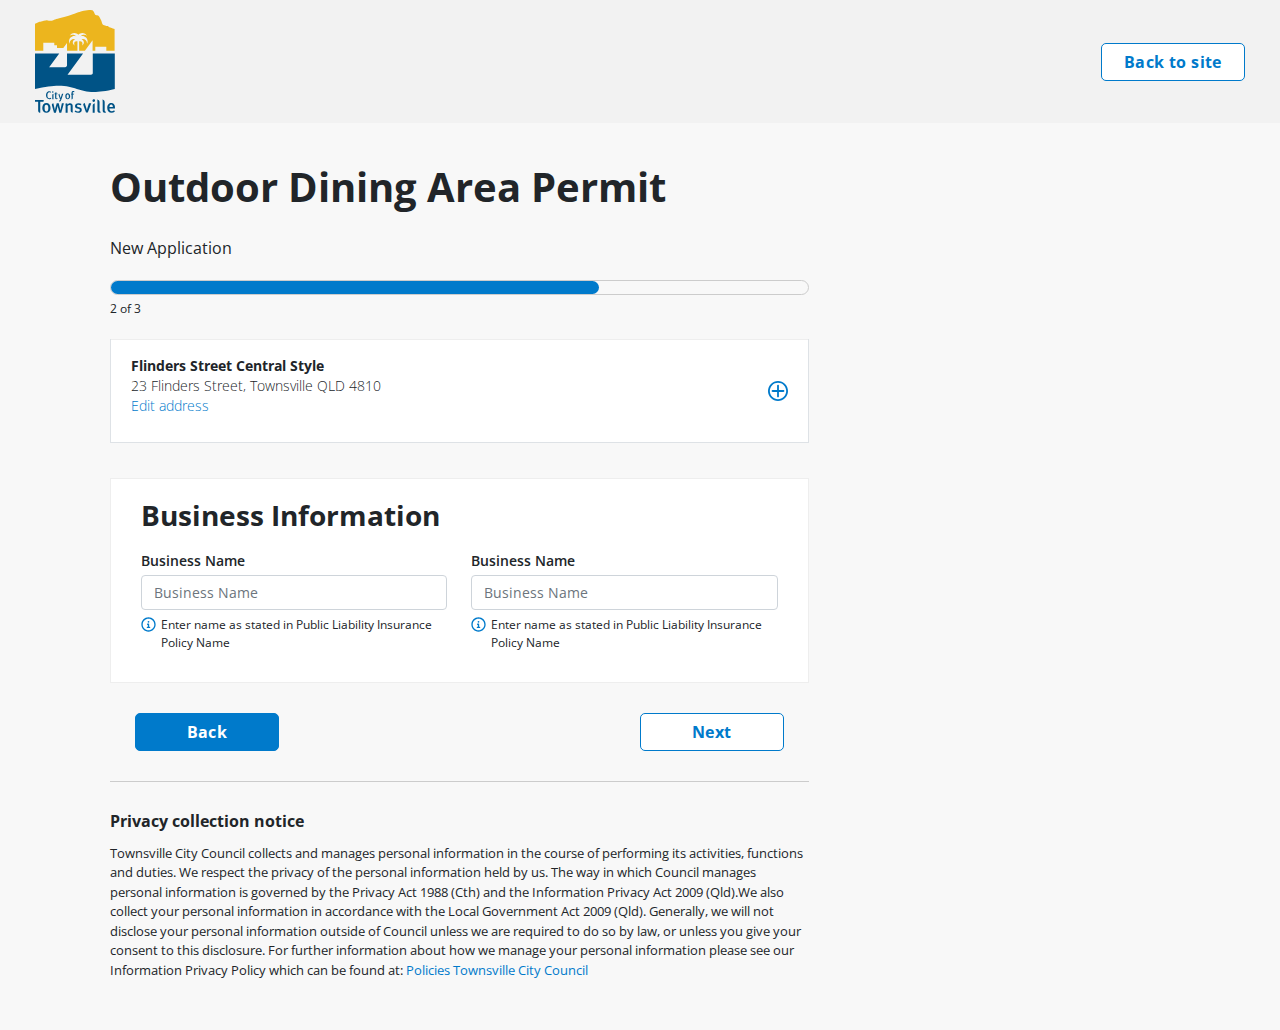
==== outdoorDiningAreaPermit.html @ 2b8b8907 "first commit" ====
<!DOCTYPE html>
<html lang="en">
<head>
    <title>City of Townsville | Outdoor Dining Area Permit</title>
    <meta charset="UTF-8">
    <meta http-equiv="X-UA-Compatible" content="IE=edge">
    <meta name="viewport" content="width=device-width, initial-scale=1.0">
</head>
<body>
    <!--======== Header =========-->
    <header>
        <div class="logo">
            <img src="assets/images/TCC logo.svg" alt="">
        </div>
        <button class="mainButton">Back to site</button>
    </header>
    <!--======== End Header =========-->

    <div class="mainWrapper commonSpacing">
        <div class="row">
            <!--======== Left Section =========-->
            <div class="col-lg-8 ">
                <h1 class="headingLargeXL">Outdoor Dining Area Permit</h1>
                <p class="">New Application</p>

                <!--======== Progress Bar ========-->
                <div class="progressWrapper">
                    <div class="progressBar"> 
                        <span class="progressBarFill" style="width: 70%;"></span>
                    </div>
                    <span class="count">2 of 3</span>
                </div>
                <!--======== End Progress Bar ========-->

                <!--======== Accordion ========-->
                <div class="accordion" id="regularAccordionRobots">
                    <div class="accordion-item"> 
                        <h2 class="accordion-header" id="regularHeadingSecond">
                        <button class="accordion-button collapsed" type="button" data-bs-toggle="collapse" data-bs-target="#regularCollapseSecond" aria-expanded="false" aria-controls="regularCollapseSecond">
                            <p> 
                                <span class="fw-bold">Flinders Street Central Style</span> <br/>  
                                <span>23 Flinders Street, Townsville QLD 4810</span><br/>   
                                <span><a href=""> Edit address </a></span>
                            </p>
                        </button>
                        </h2>
                        <div id="regularCollapseSecond" class="accordion-collapse collapse" aria-labelledby="regularHeadingSecond" data-bs-parent="#regularAccordionRobots">
                        <div class="accordion-body">
                            Throughout history, robots have both embraced and rejected the act of working with other robots in a collective. While science has shown that collective artificial intelligence helps both intellectual and technological development, it has also shown that some robots really want to just be and think by themselves. How do we harness the benefits of both while avoiding the downfall of each?
                        </div>
                        </div>
                    </div>
                </div>                      
                <!--======== End Accordion ========-->
                
                <!--========== Bussiness Information ==========-->
                <div class="BussinessWrapper">
                    <h3 class="headingLarge">Business Information</h3>
                    <form>
                        <div class="row">
                          <div class="col">
                            <div class="formGroup">
                                <label for="inputEmail4" class="form-label">Business Name</label>
                                <input type="text" class="form-control" placeholder="Business Name" name="email">
                                <p class="info">Enter name as stated in Public Liability Insurance Policy Name</p>
                            </div>
                          </div>
                          <div class="col">
                            <div class="formGroup">
                                <label for="inputEmail4" class="form-label">Business Name</label>
                                <input type="text" class="form-control" placeholder="Business Name" name="email">
                                <p class="info">Enter name as stated in Public Liability Insurance Policy Name</p>
                            </div>
                          </div>
                        </div>
                      </form>
                </div>
                <!--========== End Bussiness Information ==========-->
                
                <div class="buttonGroup flexEnd-btn">
                    <button class="mainButton fillButton"> Back </button>
                    
                    <button class="mainButton "> Next </button>
                </div>


                <div class="vLine"></div> <!-- Horizontal Line -->

                <h6 class="fw-bold">Privacy collection notice</h6>
                <p class="noteText pt-2">
                    Townsville City Council collects and manages personal information in the course of performing its activities, functions and duties. We
                    respect the privacy of the personal information held by us. The way in which Council manages personal information is governed by the
                    Privacy Act 1988 (Cth) and the Information Privacy Act 2009 (Qld).We also collect your personal information in accordance with the Local
                    Government Act 2009 (Qld).
                    
                    Generally, we will not disclose your personal information outside of Council unless we are required to do so by law, or unless you give
                    your consent to this disclosure. For further information about how we manage your personal information please see our Information
                    Privacy Policy which can be found at: <a href="#!"> Policies Townsville City Council</a>
                </p>

            </div>
            <!--======== End Left Section =========-->
        </div>
    </div>
        <!------ Bootstrap CDN ------->
        <link rel="stylesheet" href="assets/css/bootstrap.min.css">
        <script src="assets/js/bootstrap.bundle.min.js"></script>
        <!------ main css ------->
        <link rel="stylesheet" href="assets/css/style.css">
</body>
</html>
---- assets/css/style.css ----
@import url("https://fonts.googleapis.com/css2?family=Open+Sans:wght@400;700&display=swap");
body {
  background-color: #F8F8F8;
  font-family: "Open Sans", sans-serif;
}

a {
  text-decoration: none;
  color: #007ACB;
}

h1, h2, h3, h4, h5, h6 {
  margin-bottom: 5px;
}

p {
  margin-bottom: 0px;
}
p:last-child {
  margin-bottom: 10px;
}

.headingLargeXL {
  font-size: 40px;
  font-weight: 700;
  margin-bottom: 25px;
}
@media (max-width: 480px) {
  .headingLargeXL {
    font-size: 30px;
  }
}

.headingLarge {
  font-size: 28px;
  font-weight: 700;
  margin-bottom: 15px;
}
@media (max-width: 480px) {
  .headingLarge {
    font-size: 20px;
  }
}

.headingMedium {
  font-size: 20px;
  font-weight: 700;
  margin-bottom: 15px;
}

.headingSmall {
  font-size: 18px;
  font-weight: 700;
  margin-bottom: 5px;
}

.smallText {
  font-size: 14px;
}

.noteText {
  font-size: 13px;
}

.mainButton {
  min-width: 144px;
  padding: 6px 12px;
  background-color: #FFF;
  color: #007ACB;
  border: 1px solid #007ACB;
  border-radius: 5px;
  font-weight: 700;
  transition: 0.5s all;
  letter-spacing: 0.4px;
}
@media (max-width: 480px) {
  .mainButton {
    min-width: 115px;
  }
}
.mainButton:hover {
  background-color: #007ACB;
  color: #FFF;
}

.fillButton {
  background-color: #007ACB;
  color: #FFF;
}
.fillButton:hover {
  background-color: #FFF;
  color: #007ACB;
}

.vLine {
  border-top: 1px solid #CCC;
  margin: 30px 0px;
}

.commonSpacing {
  padding: 40px 110px;
}
@media (max-width: 480px) {
  .commonSpacing {
    padding: 30px 15px 100px;
  }
}

header {
  display: flex;
  justify-content: space-between;
  align-items: center;
  padding: 10px 35px;
  background-color: #F2F2F2;
}
@media (max-width: 480px) {
  header {
    padding: 10px 15px;
  }
}
header .logo img {
  width: 80px;
}

.buttonGroup.flexEnd-btn {
  display: flex;
  justify-content: space-between;
  padding: 0px 25px;
}

.mainWrapper .alertBox {
  border-left: 3px solid #EEB603;
  padding: 20px 25px;
  background-color: #FFF;
  margin-bottom: 20px;
}
.mainWrapper .alertBox.large .largeIcon {
  position: relative;
}
.mainWrapper .alertBox.large .largeIcon::after {
  content: "";
  position: absolute;
  top: 0;
  right: 0;
  left: 0;
  bottom: 0;
  background-color: #FFF;
  width: 80px;
  height: 80px;
  background-position: center;
  background-repeat: no-repeat;
  background-size: cover;
}
@media (max-width: 480px) {
  .mainWrapper .alertBox.large .largeIcon::after {
    width: 35px;
    height: 35px;
  }
}
.mainWrapper .alertBox.large .largeIcon.location::after {
  background-image: url("data:image/svg+xml,%3Csvg width='35' height='35' viewBox='0 0 35 35' fill='none' xmlns='http://www.w3.org/2000/svg'%3E%3Ccircle cx='17.5' cy='17.5' r='16' stroke='%23EEB603' stroke-width='3'/%3E%3Cpath d='M17 8V17.5L23.5 12.5' stroke='%23EEB603' stroke-width='3' stroke-linecap='round' stroke-linejoin='round'/%3E%3C/svg%3E");
}
.mainWrapper .alertBox.large .copy {
  padding-left: 100px;
}
@media (max-width: 480px) {
  .mainWrapper .alertBox.large .copy {
    padding-left: 60px;
  }
}
.mainWrapper .alertBox .smallIcon {
  position: relative;
}
.mainWrapper .alertBox .smallIcon::after {
  content: "";
  position: absolute;
  top: 0;
  right: 0;
  left: 0;
  bottom: 0;
  background-color: #FFF;
  width: 50px;
  height: 50px;
  background-position: center;
  background-repeat: no-repeat;
  background-size: cover;
}
@media (max-width: 480px) {
  .mainWrapper .alertBox .smallIcon::after {
    width: 35px;
    height: 35px;
  }
}
.mainWrapper .alertBox .smallIcon.clock::after {
  background-image: url("data:image/svg+xml,%3Csvg width='35' height='35' viewBox='0 0 35 35' fill='none' xmlns='http://www.w3.org/2000/svg'%3E%3Ccircle cx='17.5' cy='17.5' r='16' stroke='%23EEB603' stroke-width='3'/%3E%3Cpath d='M17 8V17.5L23.5 12.5' stroke='%23EEB603' stroke-width='3' stroke-linecap='round' stroke-linejoin='round'/%3E%3C/svg%3E");
}
.mainWrapper .alertBox .copy {
  padding-left: 70px;
}
@media (max-width: 480px) {
  .mainWrapper .alertBox .copy {
    padding-left: 60px;
  }
}
.mainWrapper .alertBox .copy .smallText {
  margin-bottom: 15px;
}

.accordion {
  padding-bottom: 25px;
}
.accordion .accordion-item {
  margin-bottom: 10px;
}
.accordion .accordion-item:first-of-type {
  border-radius: 0px;
  border-top: 0;
}
.accordion .accordion-item:first-of-type .accordion-button {
  border-top-left-radius: 0px;
  border-top-right-radius: 0px;
}
.accordion .accordion-item:last-of-type {
  border-radius: 0px;
}
.accordion .accordion-item:last-of-type .accordion-button {
  border-bottom-right-radius: 0px;
  border-bottom-left-radius: 0px;
}
.accordion .accordion-item .accordion-button {
  border-top: 1px solid #eee;
  font-weight: 700;
  font-size: 18px;
  border-bottom: 0;
  box-shadow: none;
}
@media (max-width: 480px) {
  .accordion .accordion-item .accordion-button {
    font-size: 16px;
  }
}
.accordion .accordion-item .accordion-button p {
  font-size: 14px;
  font-weight: 200;
  line-height: 20px;
}
.accordion .accordion-item .accordion-button:after {
  background-image: url("data:image/svg+xml,%3Csvg fill='%23007ACB' height='64px' width='64px' version='1.1' id='Capa_1' xmlns='http://www.w3.org/2000/svg' xmlns:xlink='http://www.w3.org/1999/xlink' viewBox='0 0 330 330' xml:space='preserve'%3E%3Cg id='SVGRepo_bgCarrier' stroke-width='0'%3E%3C/g%3E%3Cg id='SVGRepo_tracerCarrier' stroke-linecap='round' stroke-linejoin='round'%3E%3C/g%3E%3Cg id='SVGRepo_iconCarrier'%3E%3Cg%3E%3Cpath d='M281.672,48.328C250.508,17.163,209.073,0,164.999,0C120.927,0,79.492,17.163,48.328,48.328 c-64.333,64.334-64.333,169.011,0,233.345C79.492,312.837,120.927,330,165,330c44.073,0,85.508-17.163,116.672-48.328 C346.005,217.339,346.005,112.661,281.672,48.328z M260.46,260.46C234.961,285.957,201.06,300,165,300 c-36.06,0-69.961-14.043-95.46-39.54c-52.636-52.637-52.636-138.282,0-190.919C95.039,44.042,128.94,30,164.999,30 c36.06,0,69.961,14.042,95.46,39.54C313.095,122.177,313.095,207.823,260.46,260.46z'%3E%3C/path%3E%3Cpath d='M254.999,150H180V75c0-8.284-6.716-15-15-15s-15,6.716-15,15v75H75c-8.284,0-15,6.716-15,15s6.716,15,15,15h75v75 c0,8.284,6.716,15,15,15s15-6.716,15-15v-75h74.999c8.284,0,15-6.716,15-15S263.284,150,254.999,150z'%3E%3C/path%3E%3C/g%3E%3C/g%3E%3C/svg%3E");
  transition: none;
}
.accordion .accordion-item .accordion-button:not(.collapsed) {
  background-color: #FFF;
  color: #000;
}
.accordion .accordion-item .accordion-button:not(.collapsed):after {
  background-image: url("data:image/svg+xml,%3Csvg fill='%23007ACB' height='200px' width='200px' version='1.1' id='Capa_1' xmlns='http://www.w3.org/2000/svg' xmlns:xlink='http://www.w3.org/1999/xlink' viewBox='0 0 330 330' xml:space='preserve'%3E%3Cg id='SVGRepo_bgCarrier' stroke-width='0'%3E%3C/g%3E%3Cg id='SVGRepo_tracerCarrier' stroke-linecap='round' stroke-linejoin='round'%3E%3C/g%3E%3Cg id='SVGRepo_iconCarrier'%3E%3Cg%3E%3Cpath d='M281.633,48.328C250.469,17.163,209.034,0,164.961,0C120.888,0,79.453,17.163,48.289,48.328 c-64.333,64.334-64.333,169.011,0,233.345C79.453,312.837,120.888,330,164.962,330c44.073,0,85.507-17.163,116.671-48.328 c31.165-31.164,48.328-72.599,48.328-116.672S312.798,79.492,281.633,48.328z M260.42,260.46 C234.922,285.957,201.021,300,164.962,300c-36.06,0-69.961-14.043-95.46-39.54c-52.636-52.637-52.636-138.282,0-190.919 C95,44.042,128.901,30,164.961,30s69.961,14.042,95.459,39.54c25.498,25.499,39.541,59.4,39.541,95.46 S285.918,234.961,260.42,260.46z'%3E%3C/path%3E%3Cpath d='M254.961,150H74.962c-8.284,0-15,6.716-15,15s6.716,15,15,15h179.999c8.284,0,15-6.716,15-15S263.245,150,254.961,150z'%3E%3C/path%3E%3C/g%3E%3C/g%3E%3C/svg%3E");
}
.accordion .accordion-item .accordion-button:focus {
  border-color: none;
  box-shadow: none;
}
.accordion .accordion-item .accordion-body {
  font-size: 14px;
  padding-top: 0px;
}

@media (max-width: 480px) {
  .leftSection .smallText {
    margin-bottom: 30px;
  }
}
@media (max-width: 480px) {
  .leftSection .vLine {
    display: none;
  }
}
@media (max-width: 480px) {
  .leftSection .buttonGroup {
    display: none;
  }
}

@media (max-width: 480px) {
  .rightSection .vLine {
    display: none;
  }
}
@media (max-width: 480px) {
  .rightSection .buttonGroup {
    position: fixed;
    bottom: 0px;
    z-index: 9;
    padding: 15px;
    background-color: #F2F2F2;
    width: 100%;
    display: flex;
    margin-left: -15px;
    justify-content: center;
    align-items: center;
    border-top: 1px solid #ccc;
  }
}
@media (max-width: 480px) {
  .rightSection .buttonGroup .mainButton {
    width: 100%;
  }
}

.progressWrapper {
  padding: 20px 0px;
}
.progressWrapper .progressBar {
  border: 1px solid #ccc;
  border-radius: 8px;
  height: 15px;
  display: flex;
}
.progressWrapper .progressBar .progressBarFill {
  background-color: #007ACB;
  border-radius: inherit;
  transition: 0.2s ease-in-out all;
}
.progressWrapper .count {
  font-size: 12px;
}

.BussinessWrapper {
  border: 1px solid #eee;
  min-height: 200px;
  padding: 20px 30px;
  background-color: #FFF;
  margin-bottom: 30px;
}
.BussinessWrapper .formGroup .form-label {
  font-size: 14px;
  font-weight: 600;
  margin-bottom: 4px;
}
.BussinessWrapper .formGroup .form-control {
  border-radius: 4px;
  color: #F2F2F2;
  font-size: 14px;
}
.BussinessWrapper .formGroup .info {
  font-size: 12px;
  padding-top: 6px;
  padding-left: 20px;
  position: relative;
}
.BussinessWrapper .formGroup .info::after {
  content: "";
  position: absolute;
  top: 7px;
  right: 0;
  left: 0;
  bottom: 0;
  height: 15px;
  width: 15px;
  background-image: url("data:image/svg+xml,%3Csvg width='14' height='14' viewBox='0 0 14 14' fill='none' xmlns='http://www.w3.org/2000/svg'%3E%3Cpath d='M6.99992 0.333252C3.31763 0.333252 0.333252 3.31763 0.333252 6.99992C0.333252 10.6822 3.31763 13.6666 6.99992 13.6666C10.6822 13.6666 13.6666 10.6822 13.6666 6.99992C13.6666 3.31763 10.6822 0.333252 6.99992 0.333252ZM6.99992 12.4166C4.01294 12.4166 1.58325 9.98664 1.58325 6.99992C1.58325 4.0132 4.01294 1.58325 6.99992 1.58325C9.9869 1.58325 12.4166 4.0132 12.4166 6.99992C12.4166 9.98664 9.9869 12.4166 6.99992 12.4166ZM8.04159 9.08325H7.62492V6.79159C7.62492 6.44784 7.34627 6.16659 6.99992 6.16659H6.16659C5.82284 6.16659 5.54159 6.44784 5.54159 6.79159C5.54159 7.13534 5.82284 7.41659 6.16659 7.41659H6.37492V9.08325H5.95825C5.6145 9.08325 5.33325 9.3645 5.33325 9.70825C5.33325 10.052 5.6145 10.3333 5.95825 10.3333H8.04159C8.38664 10.3333 8.66659 10.0533 8.66659 9.70825C8.66659 9.3632 8.38794 9.08325 8.04159 9.08325ZM6.99992 5.33325C7.46008 5.33325 7.83325 4.96007 7.83325 4.49992C7.83325 4.03976 7.46008 3.66659 6.99992 3.66659C6.53976 3.66659 6.16659 4.03898 6.16659 4.49992C6.16659 4.96086 6.53898 5.33325 6.99992 5.33325Z' fill='%23007ACB'/%3E%3C/svg%3E");
  background-position: center;
  background-repeat: no-repeat;
  background-size: cover;
}

/*# sourceMappingURL=style.css.map */
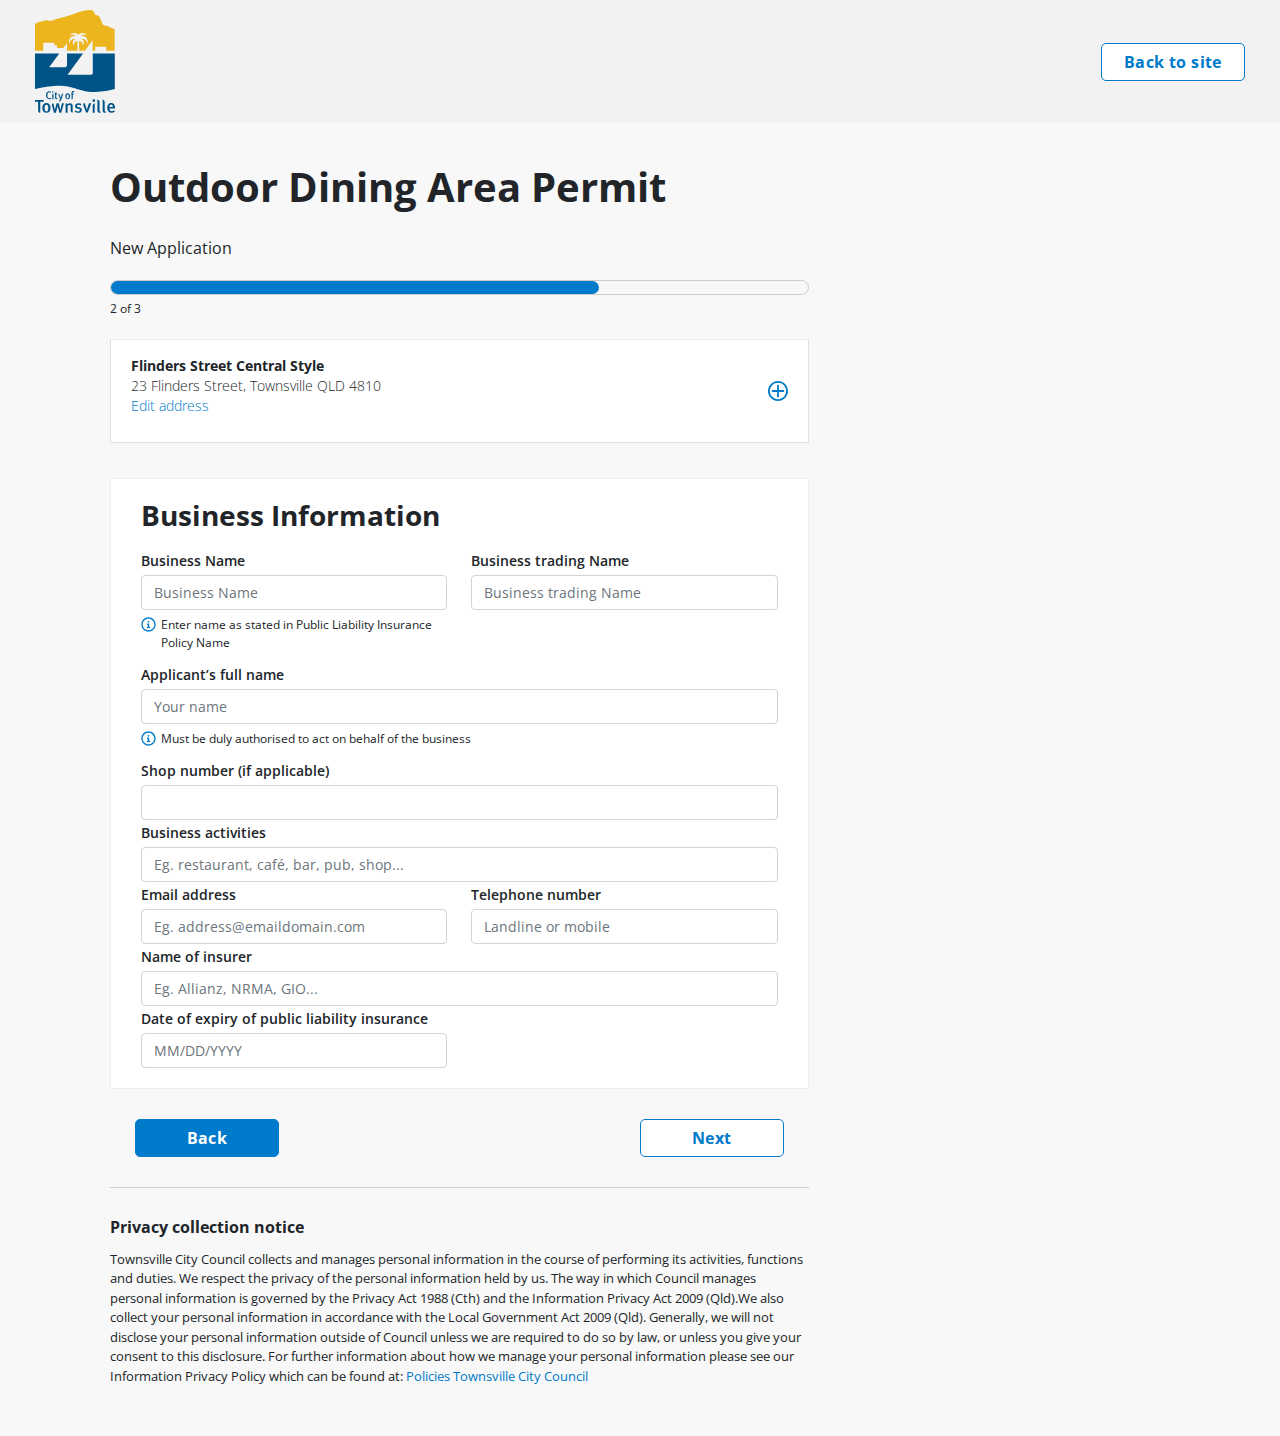
==== commit 0cbcf71d: "dining area permit" ====
--- a/outdoorDiningAreaPermit.html
+++ b/outdoorDiningAreaPermit.html
@@ -1,11 +1,13 @@
 <!DOCTYPE html>
 <html lang="en">
+
 <head>
     <title>City of Townsville | Outdoor Dining Area Permit</title>
     <meta charset="UTF-8">
     <meta http-equiv="X-UA-Compatible" content="IE=edge">
     <meta name="viewport" content="width=device-width, initial-scale=1.0">
 </head>
+
 <body>
     <!--======== Header =========-->
     <header>
@@ -25,7 +27,7 @@
 
                 <!--======== Progress Bar ========-->
                 <div class="progressWrapper">
-                    <div class="progressBar"> 
+                    <div class="progressBar">
                         <span class="progressBarFill" style="width: 70%;"></span>
                     </div>
                     <span class="count">2 of 3</span>
@@ -34,52 +36,129 @@
 
                 <!--======== Accordion ========-->
                 <div class="accordion" id="regularAccordionRobots">
-                    <div class="accordion-item"> 
+                    <div class="accordion-item">
                         <h2 class="accordion-header" id="regularHeadingSecond">
-                        <button class="accordion-button collapsed" type="button" data-bs-toggle="collapse" data-bs-target="#regularCollapseSecond" aria-expanded="false" aria-controls="regularCollapseSecond">
-                            <p> 
-                                <span class="fw-bold">Flinders Street Central Style</span> <br/>  
-                                <span>23 Flinders Street, Townsville QLD 4810</span><br/>   
-                                <span><a href=""> Edit address </a></span>
-                            </p>
-                        </button>
+                            <button class="accordion-button collapsed" type="button" data-bs-toggle="collapse"
+                                data-bs-target="#regularCollapseSecond" aria-expanded="false"
+                                aria-controls="regularCollapseSecond">
+                                <p>
+                                    <span class="fw-bold">Flinders Street Central Style</span> <br />
+                                    <span>23 Flinders Street, Townsville QLD 4810</span><br />
+                                    <span><a href=""> Edit address </a></span>
+                                </p>
+                            </button>
                         </h2>
-                        <div id="regularCollapseSecond" class="accordion-collapse collapse" aria-labelledby="regularHeadingSecond" data-bs-parent="#regularAccordionRobots">
-                        <div class="accordion-body">
-                            Throughout history, robots have both embraced and rejected the act of working with other robots in a collective. While science has shown that collective artificial intelligence helps both intellectual and technological development, it has also shown that some robots really want to just be and think by themselves. How do we harness the benefits of both while avoiding the downfall of each?
-                        </div>
+                        <div id="regularCollapseSecond" class="accordion-collapse collapse"
+                            aria-labelledby="regularHeadingSecond" data-bs-parent="#regularAccordionRobots">
+                            <div class="accordion-body">
+                                Throughout history, robots have both embraced and rejected the act of working with other
+                                robots in a collective. While science has shown that collective artificial intelligence
+                                helps both intellectual and technological development, it has also shown that some
+                                robots really want to just be and think by themselves. How do we harness the benefits of
+                                both while avoiding the downfall of each?
+                            </div>
                         </div>
                     </div>
-                </div>                      
+                </div>
                 <!--======== End Accordion ========-->
-                
+
                 <!--========== Bussiness Information ==========-->
-                <div class="BussinessWrapper">
+                <div class="whiteBox">
                     <h3 class="headingLarge">Business Information</h3>
                     <form>
                         <div class="row">
-                          <div class="col">
-                            <div class="formGroup">
-                                <label for="inputEmail4" class="form-label">Business Name</label>
-                                <input type="text" class="form-control" placeholder="Business Name" name="email">
-                                <p class="info">Enter name as stated in Public Liability Insurance Policy Name</p>
+                            <div class="col">
+                                <div class="formGroup">
+                                    <label for="inputEmail4" class="form-label">Business Name</label>
+                                    <input type="text" class="form-control" placeholder="Business Name" name="email">
+                                    <p class="info">Enter name as stated in Public Liability Insurance Policy Name</p>
+                                </div>
                             </div>
-                          </div>
-                          <div class="col">
-                            <div class="formGroup">
-                                <label for="inputEmail4" class="form-label">Business Name</label>
-                                <input type="text" class="form-control" placeholder="Business Name" name="email">
-                                <p class="info">Enter name as stated in Public Liability Insurance Policy Name</p>
+                            <div class="col">
+                                <div class="formGroup">
+                                    <label for="inputEmail4" class="form-label">Business trading Name</label>
+                                    <input type="text" class="form-control" placeholder="Business trading Name"
+                                        name="email">
+
+                                </div>
                             </div>
-                          </div>
                         </div>
-                      </form>
+                        <div class="row">
+                            <div class="col">
+                                <div class="formGroup">
+                                    <label for="inputEmail4" class="form-label">Applicant’s full name</label>
+                                    <input type="text" class="form-control" placeholder="Your name" name="email">
+                                    <p class="info">Must be duly authorised to act on behalf of the business
+                                    </p>
+                                </div>
+                            </div>
+
+                        </div>
+                        <div class="row">
+                            <div class="col">
+                                <div class="formGroup">
+                                    <label for="inputEmail4" class="form-label">Shop number (if applicable)</label>
+                                    <input type="text" class="form-control" placeholder="" name="email">
+
+                                </div>
+                            </div>
+                        </div>
+                        <div class="row">
+                            <div class="col">
+                                <div class="formGroup">
+                                    <label for="inputEmail4" class="form-label">Business activities</label>
+                                    <input type="text" class="form-control"
+                                        placeholder="Eg. restaurant, café, bar, pub, shop..." name="email">
+
+                                </div>
+                            </div>
+                        </div>
+                        <div class="row">
+                            <div class="col">
+                                <div class="formGroup">
+                                    <label for="inputEmail4" class="form-label">Email address</label>
+                                    <input type="text" class="form-control" placeholder="Eg. address@emaildomain.com"
+                                        name="email">
+
+                                </div>
+                            </div>
+                            <div class="col">
+                                <div class="formGroup">
+                                    <label for="inputEmail4" class="form-label">Telephone number</label>
+                                    <input type="text" class="form-control" placeholder="Landline or mobile"
+                                        name="number">
+                                </div>
+                            </div>
+                        </div>
+                        <div class="row">
+                            <div class="col">
+                                <div class="formGroup">
+                                    <label for="inputEmail4" class="form-label">Name of insurer</label>
+                                    <input type="text" class="form-control" placeholder="Eg. Allianz, NRMA, GIO..."
+                                        name="email">
+
+                                </div>
+                            </div>
+
+                        </div>
+                        <div class="row">
+                            <div class="col-lg-6">
+                                <div class="formGroup">
+                                    <label for="inputEmail4" class="form-label">Date of expiry of public liability
+                                        insurance</label>
+                                    <input type="text" class="form-control" placeholder="MM/DD/YYYY" name="email">
+
+                                </div>
+                            </div>
+
+                        </div>
+                    </form>
                 </div>
                 <!--========== End Bussiness Information ==========-->
-                
+
                 <div class="buttonGroup flexEnd-btn">
                     <button class="mainButton fillButton"> Back </button>
-                    
+
                     <button class="mainButton "> Next </button>
                 </div>
 
@@ -88,13 +167,18 @@
 
                 <h6 class="fw-bold">Privacy collection notice</h6>
                 <p class="noteText pt-2">
-                    Townsville City Council collects and manages personal information in the course of performing its activities, functions and duties. We
-                    respect the privacy of the personal information held by us. The way in which Council manages personal information is governed by the
-                    Privacy Act 1988 (Cth) and the Information Privacy Act 2009 (Qld).We also collect your personal information in accordance with the Local
+                    Townsville City Council collects and manages personal information in the course of performing its
+                    activities, functions and duties. We
+                    respect the privacy of the personal information held by us. The way in which Council manages
+                    personal information is governed by the
+                    Privacy Act 1988 (Cth) and the Information Privacy Act 2009 (Qld).We also collect your personal
+                    information in accordance with the Local
                     Government Act 2009 (Qld).
-                    
-                    Generally, we will not disclose your personal information outside of Council unless we are required to do so by law, or unless you give
-                    your consent to this disclosure. For further information about how we manage your personal information please see our Information
+
+                    Generally, we will not disclose your personal information outside of Council unless we are required
+                    to do so by law, or unless you give
+                    your consent to this disclosure. For further information about how we manage your personal
+                    information please see our Information
                     Privacy Policy which can be found at: <a href="#!"> Policies Townsville City Council</a>
                 </p>
 
@@ -102,10 +186,11 @@
             <!--======== End Left Section =========-->
         </div>
     </div>
-        <!------ Bootstrap CDN ------->
-        <link rel="stylesheet" href="assets/css/bootstrap.min.css">
-        <script src="assets/js/bootstrap.bundle.min.js"></script>
-        <!------ main css ------->
-        <link rel="stylesheet" href="assets/css/style.css">
+    <!------ Bootstrap CDN ------->
+    <link rel="stylesheet" href="assets/css/bootstrap.min.css">
+    <script src="assets/js/bootstrap.bundle.min.js"></script>
+    <!------ main css ------->
+    <link rel="stylesheet" href="assets/css/style.css">
 </body>
+
 </html>--- a/assets/css/style.css
+++ b/assets/css/style.css
@@ -324,30 +324,31 @@
   font-size: 12px;
 }
 
-.BussinessWrapper {
+.whiteBox {
   border: 1px solid #eee;
   min-height: 200px;
   padding: 20px 30px;
   background-color: #FFF;
   margin-bottom: 30px;
 }
-.BussinessWrapper .formGroup .form-label {
+
+.formGroup .form-label {
   font-size: 14px;
   font-weight: 600;
   margin-bottom: 4px;
 }
-.BussinessWrapper .formGroup .form-control {
+.formGroup .form-control {
   border-radius: 4px;
   color: #F2F2F2;
   font-size: 14px;
 }
-.BussinessWrapper .formGroup .info {
+.formGroup .info {
   font-size: 12px;
   padding-top: 6px;
   padding-left: 20px;
   position: relative;
 }
-.BussinessWrapper .formGroup .info::after {
+.formGroup .info::after {
   content: "";
   position: absolute;
   top: 7px;
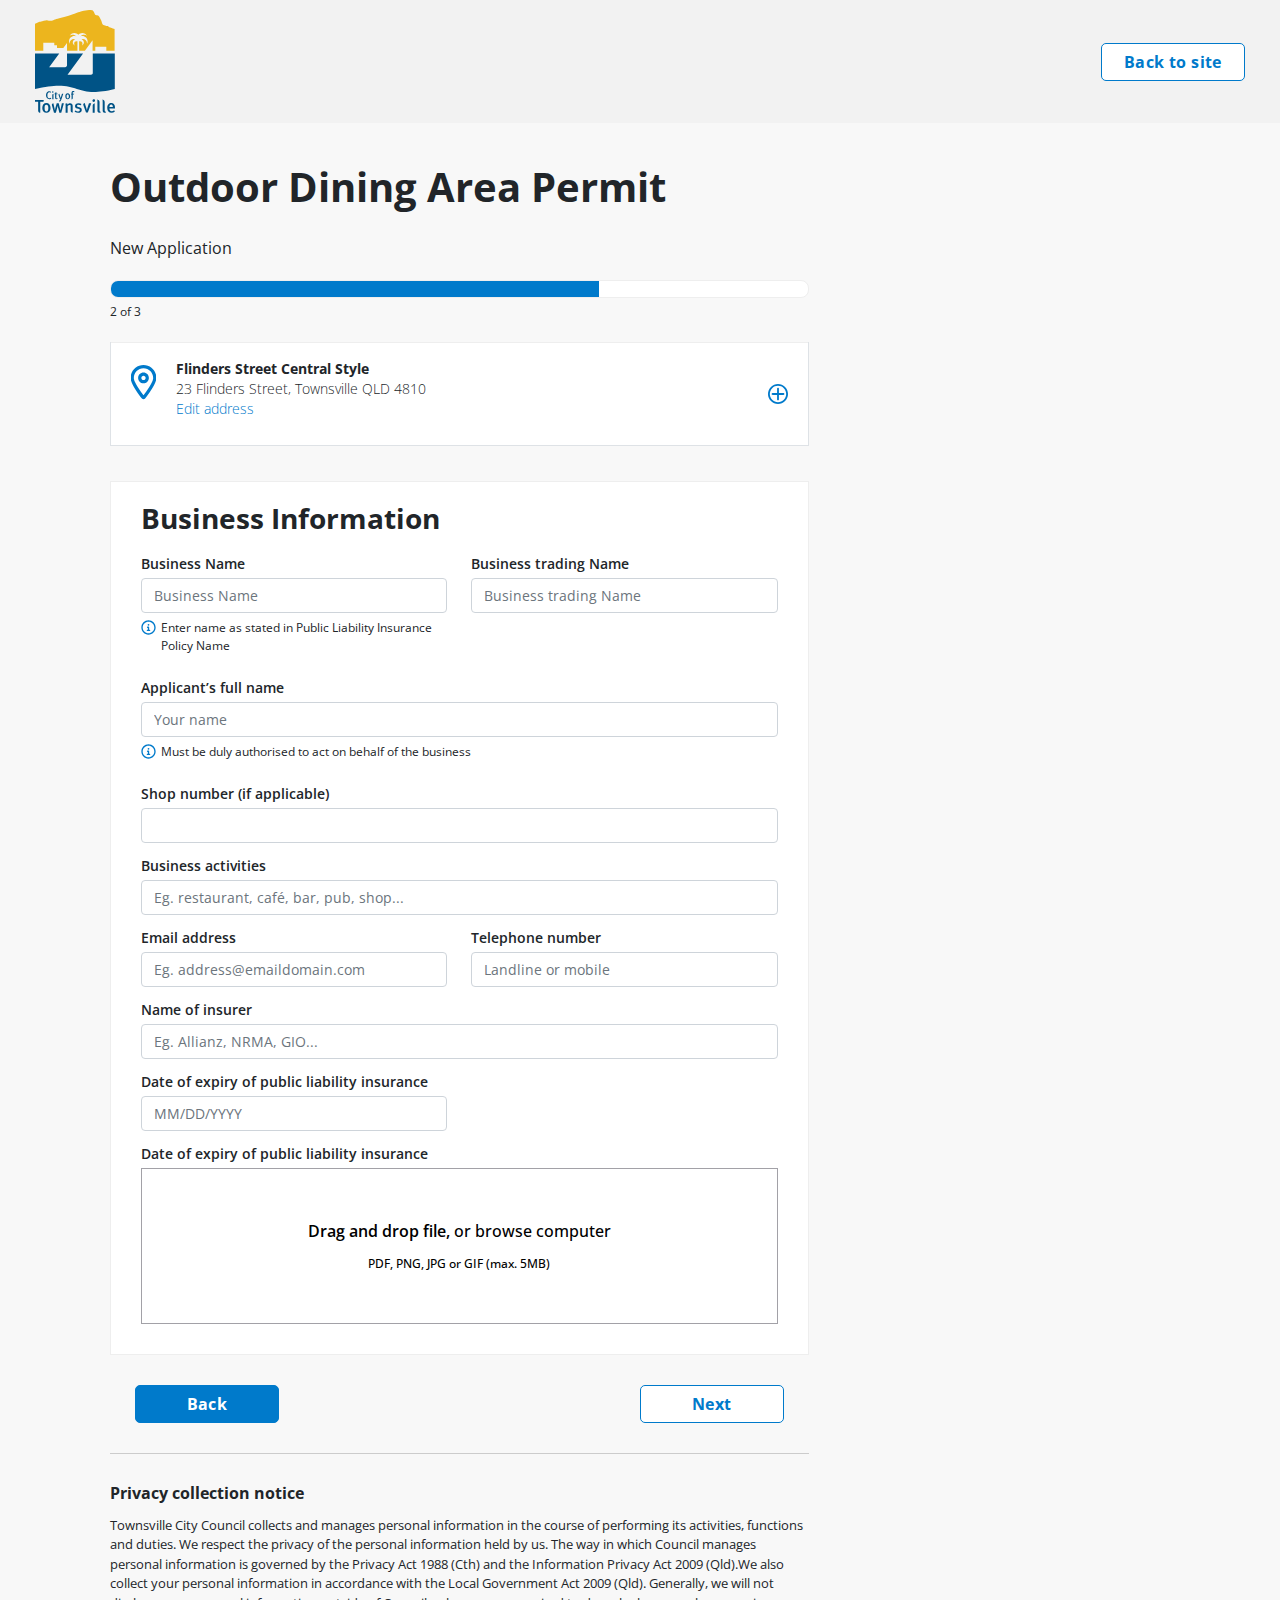
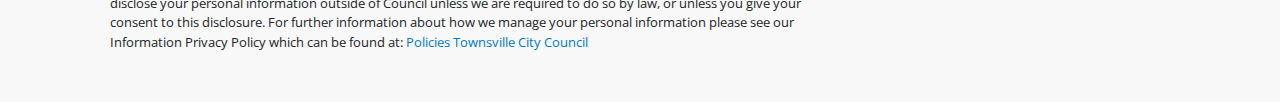
==== commit 4a3ec2dc: "designed drag and drop" ====
--- a/outdoorDiningAreaPermit.html
+++ b/outdoorDiningAreaPermit.html
@@ -150,7 +150,23 @@
 
                                 </div>
                             </div>
-
+                        </div>
+                        <div class="row">
+                            <div class="col darg-drop">
+                                <div class="formGroup">
+                                    <label for="inputEmail4" class="form-label">Date of expiry of public liability
+                                        insurance</label>
+                                    <label for="et_pb_contact_brand_file_request_0"
+                                        class="et_pb_contact_form_label">Drag
+                                        and drop file,
+                                        <span class="light-font">or browse computer</span>
+                                        <span class="max-legth">PDF, PNG, JPG or GIF (max. 5MB)</span>
+
+                                    </label>
+
+                                    <input type="file" id="et_pb_contact_brand_file_request_0" class="file-upload">
+                                </div>
+                            </div>
                         </div>
                     </form>
                 </div>
@@ -188,7 +204,41 @@
     </div>
     <!------ Bootstrap CDN ------->
     <link rel="stylesheet" href="assets/css/bootstrap.min.css">
+    <script src="https://cdnjs.cloudflare.com/ajax/libs/jquery/3.3.1/jquery.min.js"></script>
     <script src="assets/js/bootstrap.bundle.min.js"></script>
+    <script>
+        $(document).ready(function () {
+            $('input[type="file"]').on('click', function () {
+                $(".file_names").html("");
+            })
+            if ($('input[type="file"]')[0]) {
+                var fileInput = document.querySelector('label[for="et_pb_contact_brand_file_request_0"]');
+                fileInput.ondragover = function () {
+                    this.className = "et_pb_contact_form_label changed";
+                    return false;
+                }
+                fileInput.ondragleave = function () {
+                    this.className = "et_pb_contact_form_label";
+                    return false;
+                }
+                fileInput.ondrop = function (e) {
+                    e.preventDefault();
+                    var fileNames = e.dataTransfer.files;
+                    for (var x = 0; x < fileNames.length; x++) {
+                        console.log(fileNames[x].name);
+                        $ = jQuery.noConflict();
+                        $('label[for="et_pb_contact_brand_file_request_0"]').append("<div class='file_names'>" + fileNames[x].name + "</div>");
+                    }
+                }
+                $('#et_pb_contact_brand_file_request_0').change(function () {
+                    var fileNames = $('#et_pb_contact_brand_file_request_0')[0].files[0].name;
+                    $('label[for="et_pb_contact_brand_file_request_0"]').append("<div class='file_names'>" + fileNames + "</div>");
+                    $('label[for="et_pb_contact_brand_file_request_0"]').css('background-color', '##eee9ff');
+                });
+            }
+        });
+
+    </script>
     <!------ main css ------->
     <link rel="stylesheet" href="assets/css/style.css">
 </body>
--- a/assets/css/style.css
+++ b/assets/css/style.css
@@ -243,6 +243,22 @@
   font-size: 14px;
   font-weight: 200;
   line-height: 20px;
+  padding-left: 45px;
+  position: relative;
+}
+.accordion .accordion-item .accordion-button p::after {
+  content: "";
+  position: absolute;
+  top: 6px;
+  right: 0;
+  bottom: 0;
+  left: 0;
+  height: 35px;
+  width: 25px;
+  background-image: url("data:image/svg+xml,%3Csvg width='28' height='38' viewBox='0 0 28 38' fill='none' xmlns='http://www.w3.org/2000/svg'%3E%3Cpath d='M19.8333 14C19.8333 17.2229 17.2229 19.8333 14 19.8333C10.7771 19.8333 8.16667 17.2229 8.16667 14C8.16667 10.7771 10.7771 8.16667 14 8.16667C17.2229 8.16667 19.8333 10.7771 19.8333 14ZM14 11.6667C12.7094 11.6667 11.6667 12.7094 11.6667 14C11.6667 15.2906 12.7094 16.3333 14 16.3333C15.2906 16.3333 16.3333 15.2906 16.3333 14C16.3333 12.7094 15.2906 11.6667 14 11.6667ZM28 14C28 20.3729 19.4688 31.7188 15.7281 36.4C14.8312 37.5156 13.1687 37.5156 12.2719 36.4C8.46562 31.7188 0 20.3729 0 14C0 6.26792 6.26792 0 14 0C21.7292 0 28 6.26792 28 14ZM14 3.5C8.20312 3.5 3.5 8.20312 3.5 14C3.5 14.9042 3.8274 16.3042 4.61562 18.1708C5.37979 19.9792 6.46479 21.9771 7.71458 23.9969C9.78542 27.3656 12.1917 30.5594 14 32.9365C15.8083 30.5594 18.2146 27.3656 20.2854 23.9969C21.5323 21.9771 22.6187 19.9792 23.3844 18.1708C24.1719 16.3042 24.5 14.9042 24.5 14C24.5 8.20312 19.7969 3.5 14 3.5Z' fill='%23007ACB'/%3E%3C/svg%3E");
+  background-position: center;
+  background-repeat: no-repeat;
+  background-size: cover;
 }
 .accordion .accordion-item .accordion-button:after {
   background-image: url("data:image/svg+xml,%3Csvg fill='%23007ACB' height='64px' width='64px' version='1.1' id='Capa_1' xmlns='http://www.w3.org/2000/svg' xmlns:xlink='http://www.w3.org/1999/xlink' viewBox='0 0 330 330' xml:space='preserve'%3E%3Cg id='SVGRepo_bgCarrier' stroke-width='0'%3E%3C/g%3E%3Cg id='SVGRepo_tracerCarrier' stroke-linecap='round' stroke-linejoin='round'%3E%3C/g%3E%3Cg id='SVGRepo_iconCarrier'%3E%3Cg%3E%3Cpath d='M281.672,48.328C250.508,17.163,209.073,0,164.999,0C120.927,0,79.492,17.163,48.328,48.328 c-64.333,64.334-64.333,169.011,0,233.345C79.492,312.837,120.927,330,165,330c44.073,0,85.508-17.163,116.672-48.328 C346.005,217.339,346.005,112.661,281.672,48.328z M260.46,260.46C234.961,285.957,201.06,300,165,300 c-36.06,0-69.961-14.043-95.46-39.54c-52.636-52.637-52.636-138.282,0-190.919C95.039,44.042,128.94,30,164.999,30 c36.06,0,69.961,14.042,95.46,39.54C313.095,122.177,313.095,207.823,260.46,260.46z'%3E%3C/path%3E%3Cpath d='M254.999,150H180V75c0-8.284-6.716-15-15-15s-15,6.716-15,15v75H75c-8.284,0-15,6.716-15,15s6.716,15,15,15h75v75 c0,8.284,6.716,15,15,15s15-6.716,15-15v-75h74.999c8.284,0,15-6.716,15-15S263.284,150,254.999,150z'%3E%3C/path%3E%3C/g%3E%3C/g%3E%3C/svg%3E");
@@ -310,14 +326,15 @@
   padding: 20px 0px;
 }
 .progressWrapper .progressBar {
-  border: 1px solid #ccc;
+  border: 1px solid #eee;
+  background-color: #FFF;
   border-radius: 8px;
-  height: 15px;
+  height: 18px;
   display: flex;
+  overflow: hidden;
 }
 .progressWrapper .progressBar .progressBarFill {
   background-color: #007ACB;
-  border-radius: inherit;
   transition: 0.2s ease-in-out all;
 }
 .progressWrapper .count {
@@ -332,6 +349,9 @@
   margin-bottom: 30px;
 }
 
+.formGroup {
+  padding-bottom: 10px;
+}
 .formGroup .form-label {
   font-size: 14px;
   font-weight: 600;
@@ -362,5 +382,82 @@
   background-repeat: no-repeat;
   background-size: cover;
 }
+/* file upload */
+.darg-drop .et_pb_contact_form_label {
+	display: block;
+	color: black;
+	font-weight: 600;
+  text-align: center;
+	font-size: 16px;
+	padding-bottom: 5px;
+  padding: 50px;
+}
+.light-font{
+  font-weight: 500;
+}
+.max-legth{
+  font-size: 12px;
+  display: block;
+  font-weight: 500;
+    margin-top: 12px;
+}
+.darg-drop input[id="et_pb_contact_brand_file_request_0"] {
+	display: none;
+}
+.darg-drop label[for="et_pb_contact_brand_file_request_0"] {
+	background: #fff;
+	/* height: 145px;
+	background-image: url('https://image.flaticon.com/icons/svg/126/126477.svg');
+	background-repeat: no-repeat;
+	background-position: top 18px center;
+	
+  background-size: 7%;
+	color: transparent; */
+  margin: auto;
+	width: 100%;
+  /* top: 50%;
+  left: 0;
+  right: 0;
+  position: absolute;
+  transform: translateY(-50%); */
+	border: 1px solid #a2a1a7;
+	box-sizing: border-box;
+}
+
+
+.darg-drop label[for="et_pb_contact_brand_request_0"]:after {
+	content: " (Provide link or Upload files if you already have guidelines)";
+	font-size: 12px;
+	letter-spacing: -0.31px;
+	color: #7a7a7a;
+	font-weight: normal;
+}
+.darg-drop label[for="et_pb_contact_design_request_0"]:after {
+	content: " (Provide link or Upload design files)";
+	font-size: 12px;
+	letter-spacing: -0.31px;
+	color: #7a7a7a;
+	font-weight: normal;
+}
+.darg-drop label[for="et_pb_contact_brand_file_request_0"].changed, 
+.darg-drop label[for="et_pb_contact_brand_file_request_0"]:hover {
+  background-color: #e3f2fd;
+}
+.darg-drop label[for="et_pb_contact_brand_file_request_0"] {
+  cursor: pointer;
+  transition: 400ms ease;
+}
+.darg-drop .file_names {
+	display: block;
+	/* position: absolute; */
+	color: black;
+	/* left: 0;
+	bottom: -30px; */
+	font-size: 13px;
+	font-weight: 300;
+}
+.darg-drop .file_names {
+  text-align: center;
+}
 
 /*# sourceMappingURL=style.css.map */
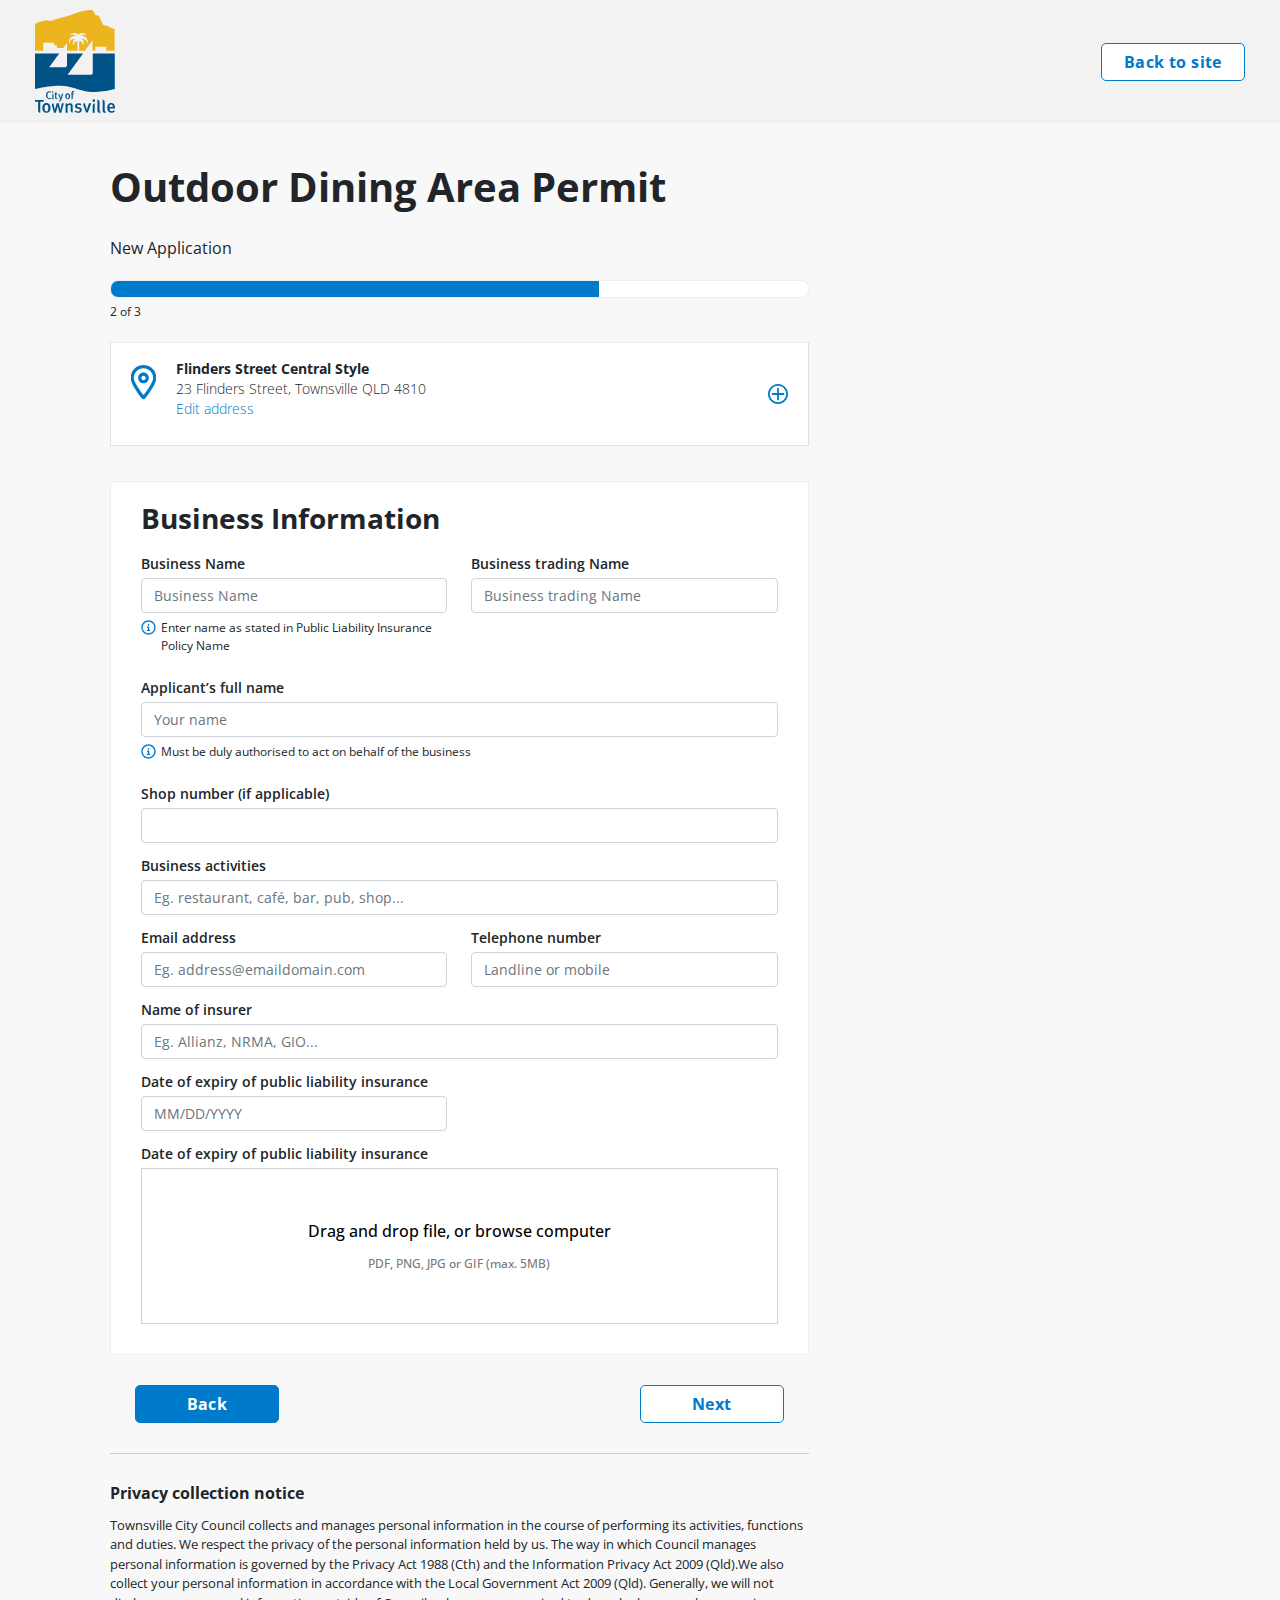
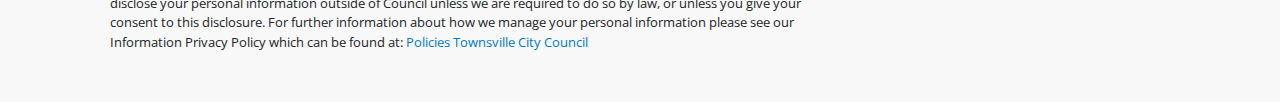
==== commit 8c2eaa54: "scss compiled" ====
--- a/outdoorDiningAreaPermit.html
+++ b/outdoorDiningAreaPermit.html
@@ -168,6 +168,7 @@
                                 </div>
                             </div>
                         </div>
+
                     </form>
                 </div>
                 <!--========== End Bussiness Information ==========-->
--- a/assets/css/style.css
+++ b/assets/css/style.css
@@ -382,82 +382,61 @@
   background-repeat: no-repeat;
   background-size: cover;
 }
+
 /* file upload */
 .darg-drop .et_pb_contact_form_label {
-	display: block;
-	color: black;
-	font-weight: 600;
+  display: block;
+  color: #000;
+  font-weight: 500;
   text-align: center;
-	font-size: 16px;
-	padding-bottom: 5px;
+  font-size: 16px;
+  padding-bottom: 5px;
   padding: 50px;
 }
-.light-font{
+.darg-drop input[id=et_pb_contact_brand_file_request_0] {
+  display: none;
+}
+.darg-drop label[for=et_pb_contact_brand_file_request_0] {
+  background: #fff;
+  margin: auto;
+  width: 100%;
+  border: 1px solid #ced4da;
+  box-sizing: border-box;
+  cursor: pointer;
+  transition: 400ms ease;
+}
+.darg-drop label[for=et_pb_contact_brand_request_0]:after {
+  content: " (Provide link or Upload files if you already have guidelines)";
+  font-size: 12px;
+  letter-spacing: -0.31px;
+  color: #7a7a7a;
+  font-weight: normal;
+}
+.darg-drop label[for=et_pb_contact_design_request_0]:after {
+  content: " (Provide link or Upload design files)";
+  font-size: 12px;
+  letter-spacing: -0.31px;
+  color: #7a7a7a;
+  font-weight: normal;
+}
+.darg-drop .file_names {
+  display: block;
+  color: #000;
+  font-size: 13px;
+  font-weight: 300;
+  text-align: center;
+}
+
+.light-font {
   font-weight: 500;
 }
-.max-legth{
+
+.max-legth {
   font-size: 12px;
   display: block;
   font-weight: 500;
-    margin-top: 12px;
-}
-.darg-drop input[id="et_pb_contact_brand_file_request_0"] {
-	display: none;
-}
-.darg-drop label[for="et_pb_contact_brand_file_request_0"] {
-	background: #fff;
-	/* height: 145px;
-	background-image: url('https://image.flaticon.com/icons/svg/126/126477.svg');
-	background-repeat: no-repeat;
-	background-position: top 18px center;
-	
-  background-size: 7%;
-	color: transparent; */
-  margin: auto;
-	width: 100%;
-  /* top: 50%;
-  left: 0;
-  right: 0;
-  position: absolute;
-  transform: translateY(-50%); */
-	border: 1px solid #a2a1a7;
-	box-sizing: border-box;
-}
-
-
-.darg-drop label[for="et_pb_contact_brand_request_0"]:after {
-	content: " (Provide link or Upload files if you already have guidelines)";
-	font-size: 12px;
-	letter-spacing: -0.31px;
-	color: #7a7a7a;
-	font-weight: normal;
-}
-.darg-drop label[for="et_pb_contact_design_request_0"]:after {
-	content: " (Provide link or Upload design files)";
-	font-size: 12px;
-	letter-spacing: -0.31px;
-	color: #7a7a7a;
-	font-weight: normal;
-}
-.darg-drop label[for="et_pb_contact_brand_file_request_0"].changed, 
-.darg-drop label[for="et_pb_contact_brand_file_request_0"]:hover {
-  background-color: #e3f2fd;
-}
-.darg-drop label[for="et_pb_contact_brand_file_request_0"] {
-  cursor: pointer;
-  transition: 400ms ease;
-}
-.darg-drop .file_names {
-	display: block;
-	/* position: absolute; */
-	color: black;
-	/* left: 0;
-	bottom: -30px; */
-	font-size: 13px;
-	font-weight: 300;
-}
-.darg-drop .file_names {
-  text-align: center;
+  margin-top: 12px;
+  color: #7a7a7a;
 }
 
 /*# sourceMappingURL=style.css.map */
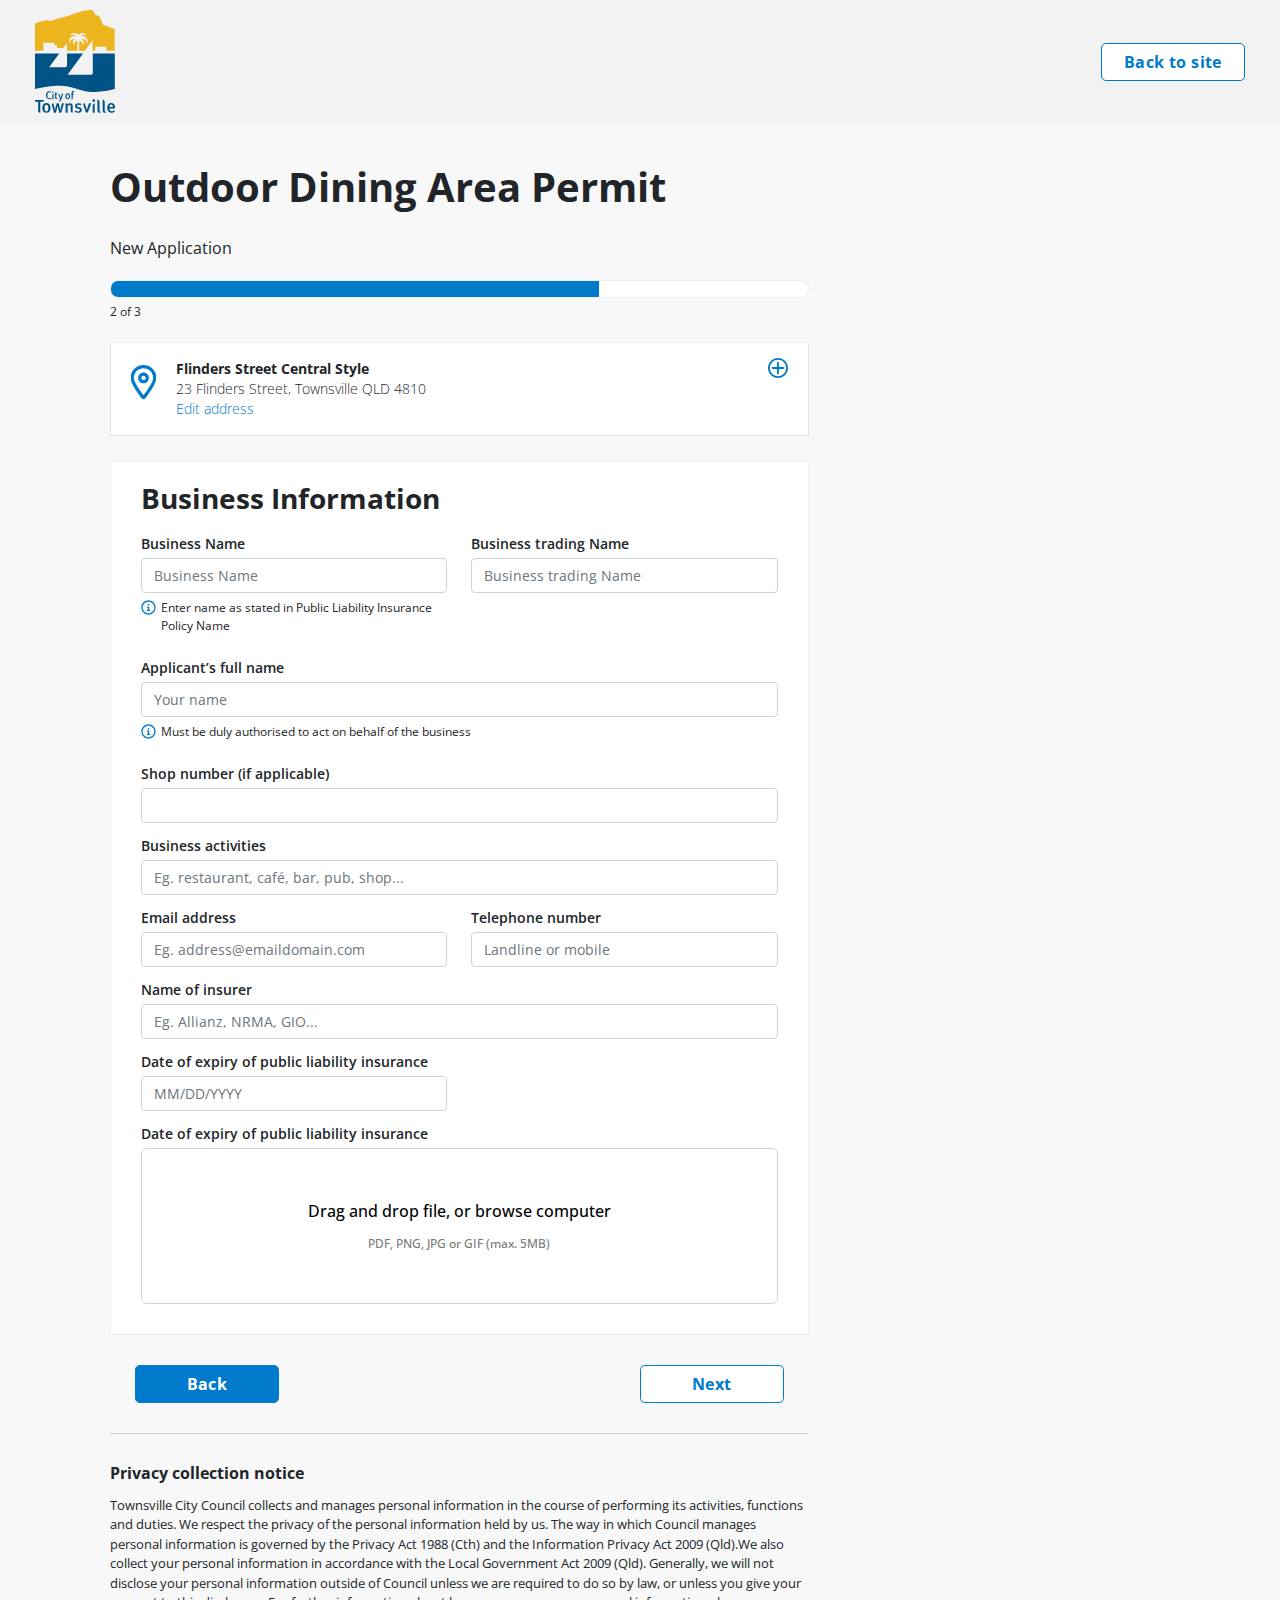
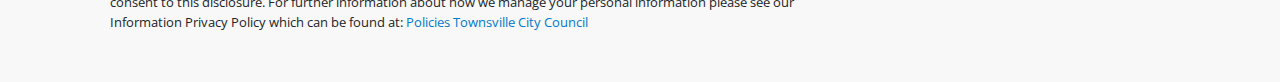
==== commit 6df70e93: "new commit" ====
--- a/outdoorDiningAreaPermit.html
+++ b/outdoorDiningAreaPermit.html
@@ -41,11 +41,11 @@
                             <button class="accordion-button collapsed" type="button" data-bs-toggle="collapse"
                                 data-bs-target="#regularCollapseSecond" aria-expanded="false"
                                 aria-controls="regularCollapseSecond">
-                                <p>
+                                <div class="locationWrap">
                                     <span class="fw-bold">Flinders Street Central Style</span> <br />
                                     <span>23 Flinders Street, Townsville QLD 4810</span><br />
                                     <span><a href=""> Edit address </a></span>
-                                </p>
+                                </div>
                             </button>
                         </h2>
                         <div id="regularCollapseSecond" class="accordion-collapse collapse"
--- a/assets/css/style.css
+++ b/assets/css/style.css
@@ -222,6 +222,7 @@
 }
 .accordion .accordion-item:last-of-type {
   border-radius: 0px;
+  margin-bottom: 0px;
 }
 .accordion .accordion-item:last-of-type .accordion-button {
   border-bottom-right-radius: 0px;
@@ -233,20 +234,21 @@
   font-size: 18px;
   border-bottom: 0;
   box-shadow: none;
+  display: block;
 }
 @media (max-width: 480px) {
   .accordion .accordion-item .accordion-button {
     font-size: 16px;
   }
 }
-.accordion .accordion-item .accordion-button p {
+.accordion .accordion-item .accordion-button .locationWrap {
   font-size: 14px;
   font-weight: 200;
   line-height: 20px;
   padding-left: 45px;
   position: relative;
 }
-.accordion .accordion-item .accordion-button p::after {
+.accordion .accordion-item .accordion-button .locationWrap::after {
   content: "";
   position: absolute;
   top: 6px;
@@ -260,9 +262,15 @@
   background-repeat: no-repeat;
   background-size: cover;
 }
+.accordion .accordion-item .accordion-button.disabled-icon:after {
+  background-image: none;
+}
 .accordion .accordion-item .accordion-button:after {
   background-image: url("data:image/svg+xml,%3Csvg fill='%23007ACB' height='64px' width='64px' version='1.1' id='Capa_1' xmlns='http://www.w3.org/2000/svg' xmlns:xlink='http://www.w3.org/1999/xlink' viewBox='0 0 330 330' xml:space='preserve'%3E%3Cg id='SVGRepo_bgCarrier' stroke-width='0'%3E%3C/g%3E%3Cg id='SVGRepo_tracerCarrier' stroke-linecap='round' stroke-linejoin='round'%3E%3C/g%3E%3Cg id='SVGRepo_iconCarrier'%3E%3Cg%3E%3Cpath d='M281.672,48.328C250.508,17.163,209.073,0,164.999,0C120.927,0,79.492,17.163,48.328,48.328 c-64.333,64.334-64.333,169.011,0,233.345C79.492,312.837,120.927,330,165,330c44.073,0,85.508-17.163,116.672-48.328 C346.005,217.339,346.005,112.661,281.672,48.328z M260.46,260.46C234.961,285.957,201.06,300,165,300 c-36.06,0-69.961-14.043-95.46-39.54c-52.636-52.637-52.636-138.282,0-190.919C95.039,44.042,128.94,30,164.999,30 c36.06,0,69.961,14.042,95.46,39.54C313.095,122.177,313.095,207.823,260.46,260.46z'%3E%3C/path%3E%3Cpath d='M254.999,150H180V75c0-8.284-6.716-15-15-15s-15,6.716-15,15v75H75c-8.284,0-15,6.716-15,15s6.716,15,15,15h75v75 c0,8.284,6.716,15,15,15s15-6.716,15-15v-75h74.999c8.284,0,15-6.716,15-15S263.284,150,254.999,150z'%3E%3C/path%3E%3C/g%3E%3C/g%3E%3C/svg%3E");
   transition: none;
+  position: absolute;
+  top: 15px;
+  right: 20px;
 }
 .accordion .accordion-item .accordion-button:not(.collapsed) {
   background-color: #FFF;
@@ -392,6 +400,7 @@
   font-size: 16px;
   padding-bottom: 5px;
   padding: 50px;
+  border-radius: 0.375rem;
 }
 .darg-drop input[id=et_pb_contact_brand_file_request_0] {
   display: none;
